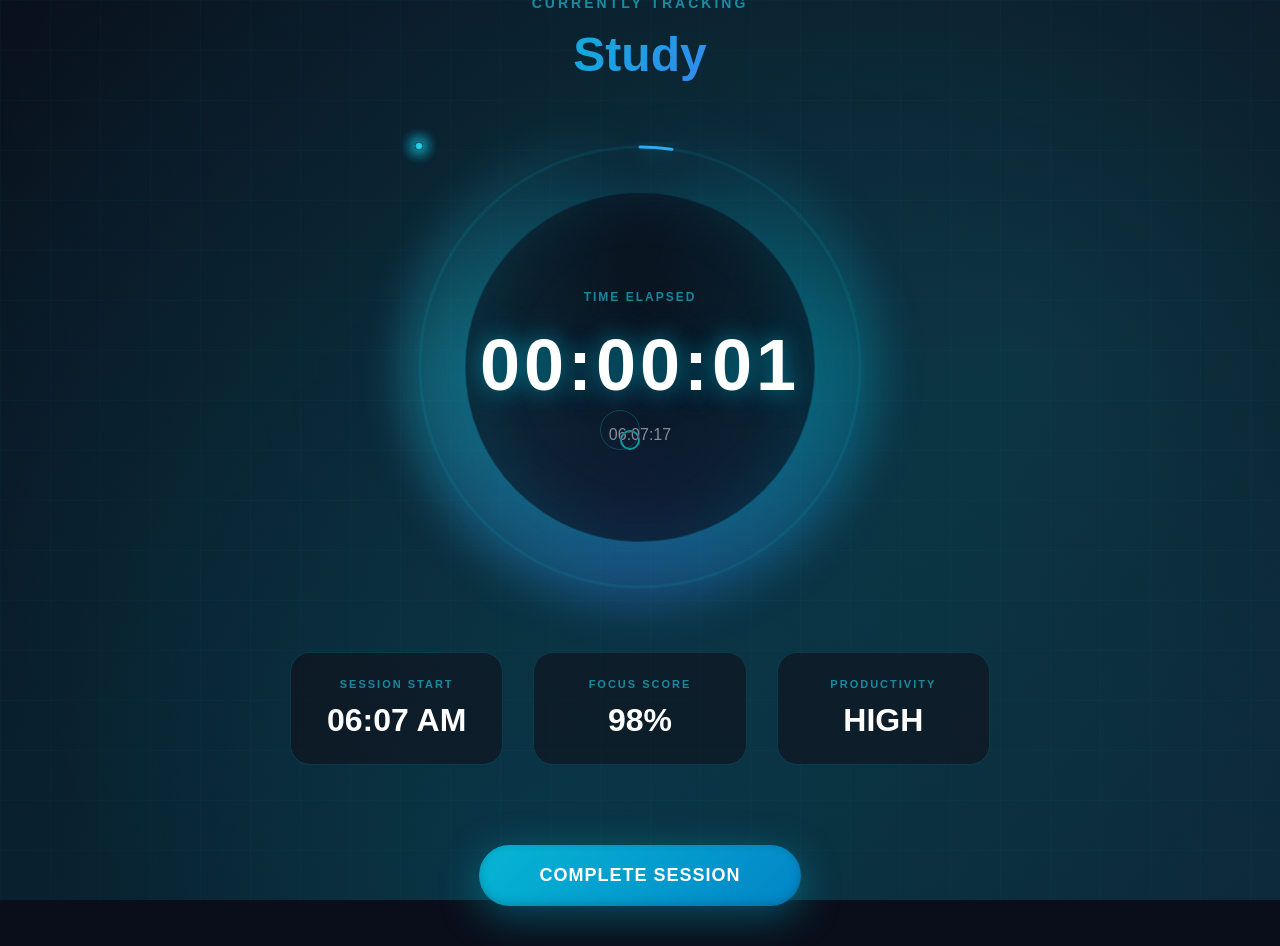
==== session-active.html @ 1fa3218d "feat: Add standalone session pages with cyan/turquoise color scheme Create three standalone HTML pag" ====
<!DOCTYPE html>
<html lang="en">
<head>
    <meta charset="UTF-8">
    <meta name="viewport" content="width=device-width, initial-scale=1.0">
    <title>Session Active - TRIO</title>
    <style>
        * {
            margin: 0;
            padding: 0;
            box-sizing: border-box;
        }

        body {
            font-family: 'Inter', -apple-system, BlinkMacSystemFont, 'Segoe UI', sans-serif;
            overflow: hidden;
            background: #0a0e1a;
            color: white;
            height: 100vh;
            display: flex;
            align-items: center;
            justify-content: center;
            cursor: none;
        }

        /* Custom Cursor */
        .cursor {
            width: 20px;
            height: 20px;
            border: 2px solid rgba(34, 211, 238, 0.8);
            border-radius: 50%;
            position: fixed;
            pointer-events: none;
            z-index: 9999;
            transition: transform 0.15s ease;
            mix-blend-mode: difference;
        }

        .cursor-follower {
            width: 40px;
            height: 40px;
            border: 1px solid rgba(34, 211, 238, 0.3);
            border-radius: 50%;
            position: fixed;
            pointer-events: none;
            z-index: 9998;
            transition: transform 0.3s ease;
            mix-blend-mode: difference;
        }

        /* Background */
        .bg-container {
            position: fixed;
            top: 0;
            left: 0;
            width: 100%;
            height: 100%;
            z-index: 0;
            overflow: hidden;
        }

        .bg-gradient {
            position: absolute;
            width: 200%;
            height: 200%;
            background:
                radial-gradient(circle at 20% 50%, rgba(6, 182, 212, 0.2) 0%, transparent 50%),
                radial-gradient(circle at 80% 80%, rgba(59, 130, 246, 0.2) 0%, transparent 50%),
                radial-gradient(circle at 40% 20%, rgba(34, 211, 238, 0.15) 0%, transparent 50%);
            animation: gradientShift 25s ease infinite;
        }

        @keyframes gradientShift {
            0%, 100% { transform: translate(0, 0) rotate(0deg); }
            33% { transform: translate(-5%, 5%) rotate(120deg); }
            66% { transform: translate(5%, -5%) rotate(240deg); }
        }

        /* Energy Grid */
        .energy-grid {
            position: absolute;
            width: 100%;
            height: 100%;
            background-image:
                linear-gradient(rgba(6, 182, 212, 0.03) 1px, transparent 1px),
                linear-gradient(90deg, rgba(6, 182, 212, 0.03) 1px, transparent 1px);
            background-size: 50px 50px;
            animation: gridFlow 20s linear infinite;
        }

        @keyframes gridFlow {
            0% { transform: translate(0, 0); }
            100% { transform: translate(50px, 50px); }
        }

        /* Main Container */
        .container {
            position: relative;
            z-index: 10;
            width: 100%;
            max-width: 900px;
            padding: 40px;
            display: flex;
            flex-direction: column;
            align-items: center;
            gap: 60px;
        }

        /* Activity Header */
        .activity-header {
            text-align: center;
            animation: slideDown 0.8s cubic-bezier(0.34, 1.56, 0.64, 1);
        }

        @keyframes slideDown {
            from {
                opacity: 0;
                transform: translateY(-50px);
            }
            to {
                opacity: 1;
                transform: translateY(0);
            }
        }

        .activity-label {
            font-size: 14px;
            font-weight: 600;
            letter-spacing: 3px;
            text-transform: uppercase;
            color: rgba(34, 211, 238, 0.6);
            margin-bottom: 16px;
        }

        .activity-name {
            font-size: 48px;
            font-weight: 800;
            background: linear-gradient(135deg, #06b6d4, #3b82f6, #22d3ee);
            -webkit-background-clip: text;
            -webkit-text-fill-color: transparent;
            background-clip: text;
            animation: shimmer 3s ease infinite;
            background-size: 200% 200%;
        }

        @keyframes shimmer {
            0%, 100% { background-position: 0% 50%; }
            50% { background-position: 100% 50%; }
        }

        /* Timer Circle Container */
        .timer-circle-container {
            position: relative;
            width: 450px;
            height: 450px;
            display: flex;
            align-items: center;
            justify-content: center;
            animation: scaleIn 1s cubic-bezier(0.34, 1.56, 0.64, 1) 0.3s both;
        }

        @keyframes scaleIn {
            from {
                opacity: 0;
                transform: scale(0.5) rotate(-180deg);
            }
            to {
                opacity: 1;
                transform: scale(1) rotate(0deg);
            }
        }

        /* Rotating Glow Ring */
        .glow-ring {
            position: absolute;
            width: 480px;
            height: 480px;
            border-radius: 50%;
            background: conic-gradient(
                from 0deg,
                transparent 0deg,
                rgba(6, 182, 212, 0.3) 90deg,
                rgba(59, 130, 246, 0.3) 180deg,
                rgba(34, 211, 238, 0.3) 270deg,
                transparent 360deg
            );
            animation: rotate 4s linear infinite;
            filter: blur(20px);
        }

        @keyframes rotate {
            from { transform: rotate(0deg); }
            to { transform: rotate(360deg); }
        }

        /* Progress Circle SVG */
        .progress-ring {
            position: absolute;
            width: 100%;
            height: 100%;
            transform: rotate(-90deg);
        }

        .progress-ring-bg {
            fill: none;
            stroke: rgba(6, 182, 212, 0.1);
            stroke-width: 3;
        }

        .progress-ring-circle {
            fill: none;
            stroke: url(#progressGradient);
            stroke-width: 3;
            stroke-linecap: round;
            stroke-dasharray: 1414;
            stroke-dashoffset: 1414;
            animation: progressPulse 2s ease-in-out infinite;
            filter: drop-shadow(0 0 10px rgba(6, 182, 212, 0.6));
        }

        @keyframes progressPulse {
            0%, 100% { filter: drop-shadow(0 0 10px rgba(6, 182, 212, 0.6)); }
            50% { filter: drop-shadow(0 0 20px rgba(6, 182, 212, 0.9)); }
        }

        /* Energy Particles orbiting the timer */
        .energy-particles {
            position: absolute;
            width: 100%;
            height: 100%;
            pointer-events: none;
        }

        .energy-particle {
            position: absolute;
            width: 8px;
            height: 8px;
            background: radial-gradient(circle, rgba(34, 211, 238, 1) 0%, transparent 70%);
            border-radius: 50%;
            box-shadow: 0 0 15px rgba(34, 211, 238, 0.8);
            animation: orbit 6s linear infinite;
        }

        .energy-particle:nth-child(1) { animation-delay: 0s; }
        .energy-particle:nth-child(2) { animation-delay: -1s; }
        .energy-particle:nth-child(3) { animation-delay: -2s; }
        .energy-particle:nth-child(4) { animation-delay: -3s; }
        .energy-particle:nth-child(5) { animation-delay: -4s; }
        .energy-particle:nth-child(6) { animation-delay: -5s; }

        @keyframes orbit {
            from {
                transform: rotate(0deg) translateX(240px) rotate(0deg);
                opacity: 0;
            }
            10% {
                opacity: 1;
            }
            90% {
                opacity: 1;
            }
            to {
                transform: rotate(360deg) translateX(240px) rotate(-360deg);
                opacity: 0;
            }
        }

        /* Center Timer Display */
        .timer-display {
            position: relative;
            z-index: 5;
            text-align: center;
            background: radial-gradient(circle, rgba(10, 14, 26, 0.9) 0%, rgba(10, 14, 26, 0.7) 100%);
            backdrop-filter: blur(20px);
            border-radius: 50%;
            width: 350px;
            height: 350px;
            display: flex;
            flex-direction: column;
            align-items: center;
            justify-content: center;
            border: 1px solid rgba(6, 182, 212, 0.2);
            box-shadow:
                inset 0 0 60px rgba(6, 182, 212, 0.1),
                0 10px 60px rgba(6, 182, 212, 0.2);
        }

        .time-elapsed-label {
            font-size: 12px;
            font-weight: 600;
            letter-spacing: 2px;
            text-transform: uppercase;
            color: rgba(34, 211, 238, 0.6);
            margin-bottom: 20px;
        }

        .time {
            font-size: 72px;
            font-weight: 800;
            font-variant-numeric: tabular-nums;
            color: #fff;
            letter-spacing: 4px;
            text-shadow:
                0 0 20px rgba(6, 182, 212, 0.5),
                0 0 40px rgba(6, 182, 212, 0.3);
            animation: timeGlow 2s ease-in-out infinite;
        }

        @keyframes timeGlow {
            0%, 100% {
                text-shadow:
                    0 0 20px rgba(6, 182, 212, 0.5),
                    0 0 40px rgba(6, 182, 212, 0.3);
            }
            50% {
                text-shadow:
                    0 0 30px rgba(6, 182, 212, 0.7),
                    0 0 60px rgba(6, 182, 212, 0.5);
            }
        }

        .current-time {
            font-size: 16px;
            font-weight: 500;
            color: rgba(255, 255, 255, 0.5);
            margin-top: 20px;
            font-variant-numeric: tabular-nums;
        }

        /* Stats Panel */
        .stats-panel {
            display: grid;
            grid-template-columns: repeat(3, 1fr);
            gap: 30px;
            width: 100%;
            max-width: 700px;
            animation: slideUp 0.8s cubic-bezier(0.34, 1.56, 0.64, 1) 0.6s both;
        }

        @keyframes slideUp {
            from {
                opacity: 0;
                transform: translateY(50px);
            }
            to {
                opacity: 1;
                transform: translateY(0);
            }
        }

        .stat-card {
            background: rgba(15, 15, 25, 0.6);
            backdrop-filter: blur(20px);
            border: 1px solid rgba(6, 182, 212, 0.2);
            border-radius: 20px;
            padding: 25px;
            text-align: center;
            transition: all 0.4s cubic-bezier(0.34, 1.56, 0.64, 1);
            position: relative;
            overflow: hidden;
        }

        .stat-card::before {
            content: '';
            position: absolute;
            top: 0;
            left: -100%;
            width: 100%;
            height: 100%;
            background: linear-gradient(90deg, transparent, rgba(6, 182, 212, 0.1), transparent);
            transition: left 0.6s ease;
        }

        .stat-card:hover {
            transform: translateY(-10px);
            border-color: rgba(6, 182, 212, 0.5);
            box-shadow: 0 20px 60px rgba(6, 182, 212, 0.3);
        }

        .stat-card:hover::before {
            left: 100%;
        }

        .stat-label {
            font-size: 11px;
            font-weight: 600;
            letter-spacing: 2px;
            text-transform: uppercase;
            color: rgba(34, 211, 238, 0.6);
            margin-bottom: 12px;
        }

        .stat-value {
            font-size: 32px;
            font-weight: 800;
            color: #fff;
            font-variant-numeric: tabular-nums;
        }

        /* Checkout Button */
        .checkout-button {
            margin-top: 20px;
            padding: 20px 60px;
            font-size: 18px;
            font-weight: 700;
            letter-spacing: 1px;
            text-transform: uppercase;
            color: white;
            background: linear-gradient(135deg, #06b6d4, #0284c7);
            border: none;
            border-radius: 50px;
            cursor: pointer;
            position: relative;
            overflow: hidden;
            transition: all 0.4s ease;
            box-shadow:
                0 10px 40px rgba(6, 182, 212, 0.4),
                inset 0 -2px 10px rgba(0, 0, 0, 0.2);
            animation: slideUp 0.8s cubic-bezier(0.34, 1.56, 0.64, 1) 0.9s both;
        }

        .checkout-button::before {
            content: '';
            position: absolute;
            top: 50%;
            left: 50%;
            width: 0;
            height: 0;
            border-radius: 50%;
            background: rgba(255, 255, 255, 0.2);
            transform: translate(-50%, -50%);
            transition: width 0.6s ease, height 0.6s ease;
        }

        .checkout-button:hover {
            transform: translateY(-5px) scale(1.05);
            box-shadow:
                0 20px 60px rgba(6, 182, 212, 0.6),
                inset 0 -2px 10px rgba(0, 0, 0, 0.2);
        }

        .checkout-button:hover::before {
            width: 300px;
            height: 300px;
        }

        .checkout-button:active {
            transform: translateY(-2px) scale(1.02);
        }

        .checkout-button span {
            position: relative;
            z-index: 1;
        }

        /* Responsive Design */
        @media (max-width: 768px) {
            .container {
                padding: 20px;
                gap: 40px;
            }

            .activity-name {
                font-size: 32px;
            }

            .timer-circle-container {
                width: 320px;
                height: 320px;
            }

            .glow-ring {
                width: 350px;
                height: 350px;
            }

            .timer-display {
                width: 250px;
                height: 250px;
            }

            .time {
                font-size: 48px;
            }

            .stats-panel {
                grid-template-columns: 1fr;
                gap: 20px;
            }

            .checkout-button {
                padding: 16px 40px;
                font-size: 16px;
            }
        }
    </style>
</head>
<body>
    <!-- Custom Cursor -->
    <div class="cursor"></div>
    <div class="cursor-follower"></div>

    <!-- Background -->
    <div class="bg-container">
        <div class="bg-gradient"></div>
        <div class="energy-grid"></div>
    </div>

    <!-- Main Container -->
    <div class="container">
        <!-- Activity Header -->
        <div class="activity-header">
            <div class="activity-label">Currently Tracking</div>
            <div class="activity-name" id="activityName">Study</div>
        </div>

        <!-- Timer Circle -->
        <div class="timer-circle-container">
            <!-- Rotating Glow -->
            <div class="glow-ring"></div>

            <!-- Progress Ring SVG -->
            <svg class="progress-ring" viewBox="0 0 450 450">
                <defs>
                    <linearGradient id="progressGradient" x1="0%" y1="0%" x2="100%" y2="100%">
                        <stop offset="0%" style="stop-color:#06b6d4;stop-opacity:1" />
                        <stop offset="50%" style="stop-color:#3b82f6;stop-opacity:1" />
                        <stop offset="100%" style="stop-color:#22d3ee;stop-opacity:1" />
                    </linearGradient>
                </defs>
                <circle class="progress-ring-bg" cx="225" cy="225" r="220"/>
                <circle class="progress-ring-circle" cx="225" cy="225" r="220" id="progressCircle"/>
            </svg>

            <!-- Energy Particles -->
            <div class="energy-particles">
                <div class="energy-particle"></div>
                <div class="energy-particle"></div>
                <div class="energy-particle"></div>
                <div class="energy-particle"></div>
                <div class="energy-particle"></div>
                <div class="energy-particle"></div>
            </div>

            <!-- Center Timer Display -->
            <div class="timer-display">
                <div class="time-elapsed-label">Time Elapsed</div>
                <div class="time" id="timerDisplay">00:00:00</div>
                <div class="current-time" id="currentTime">00:00:00</div>
            </div>
        </div>

        <!-- Stats Panel -->
        <div class="stats-panel">
            <div class="stat-card">
                <div class="stat-label">Session Start</div>
                <div class="stat-value" id="startTime">--:--</div>
            </div>
            <div class="stat-card">
                <div class="stat-label">Focus Score</div>
                <div class="stat-value" id="focusScore">98%</div>
            </div>
            <div class="stat-card">
                <div class="stat-label">Productivity</div>
                <div class="stat-value" id="productivity">HIGH</div>
            </div>
        </div>

        <!-- Checkout Button -->
        <button class="checkout-button" id="checkoutBtn">
            <span>Complete Session</span>
        </button>
    </div>

    <script>
        // Custom Cursor
        const cursor = document.querySelector('.cursor');
        const cursorFollower = document.querySelector('.cursor-follower');

        let cursorX = 0, cursorY = 0;
        let followerX = 0, followerY = 0;

        document.addEventListener('mousemove', (e) => {
            cursorX = e.clientX;
            cursorY = e.clientY;
        });

        function animateCursor() {
            cursor.style.transform = `translate(${cursorX - 10}px, ${cursorY - 10}px)`;

            followerX += (cursorX - followerX) * 0.1;
            followerY += (cursorY - followerY) * 0.1;
            cursorFollower.style.transform = `translate(${followerX - 20}px, ${followerY - 20}px)`;

            requestAnimationFrame(animateCursor);
        }
        animateCursor();

        // Hover effects for interactive elements
        const interactiveElements = document.querySelectorAll('button, .stat-card');
        interactiveElements.forEach(el => {
            el.addEventListener('mouseenter', () => {
                cursor.style.transform = `translate(${cursorX - 10}px, ${cursorY - 10}px) scale(1.5)`;
            });
            el.addEventListener('mouseleave', () => {
                cursor.style.transform = `translate(${cursorX - 10}px, ${cursorY - 10}px) scale(1)`;
            });
        });

        // Timer Logic
        let startTime = Date.now();
        let elapsedSeconds = 0;
        const timerDisplay = document.getElementById('timerDisplay');
        const currentTimeDisplay = document.getElementById('currentTime');
        const startTimeDisplay = document.getElementById('startTime');
        const progressCircle = document.getElementById('progressCircle');
        const activityNameElement = document.getElementById('activityName');

        // Load session data from localStorage
        const sessionData = JSON.parse(localStorage.getItem('trioSession') || '{}');
        if (sessionData.activity) {
            activityNameElement.textContent = sessionData.activity;
        }
        if (sessionData.startTime) {
            startTime = new Date(sessionData.startTime).getTime();
            const startDate = new Date(sessionData.startTime);
            startTimeDisplay.textContent = startDate.toLocaleTimeString('en-US', {
                hour: '2-digit',
                minute: '2-digit',
                hour12: true
            });
        } else {
            // Initialize session if not exists
            const now = new Date();
            startTimeDisplay.textContent = now.toLocaleTimeString('en-US', {
                hour: '2-digit',
                minute: '2-digit',
                hour12: true
            });
            localStorage.setItem('trioSession', JSON.stringify({
                activity: activityNameElement.textContent,
                startTime: now.toISOString(),
                userName: sessionData.userName || 'User'
            }));
        }

        function updateTimer() {
            // Calculate elapsed time
            elapsedSeconds = Math.floor((Date.now() - startTime) / 1000);

            const hours = Math.floor(elapsedSeconds / 3600);
            const minutes = Math.floor((elapsedSeconds % 3600) / 60);
            const seconds = elapsedSeconds % 60;

            timerDisplay.textContent =
                `${String(hours).padStart(2, '0')}:${String(minutes).padStart(2, '0')}:${String(seconds).padStart(2, '0')}`;

            // Update current time
            const now = new Date();
            currentTimeDisplay.textContent = now.toLocaleTimeString('en-US', {
                hour: '2-digit',
                minute: '2-digit',
                second: '2-digit',
                hour12: false
            });

            // Update progress circle (animate based on time, e.g., complete circle every hour)
            const maxSeconds = 3600; // 1 hour
            const progress = (elapsedSeconds % maxSeconds) / maxSeconds;
            const circumference = 2 * Math.PI * 220;
            const offset = circumference - (progress * circumference);
            progressCircle.style.strokeDashoffset = offset;
        }

        // Update timer every second
        setInterval(updateTimer, 1000);
        updateTimer(); // Initial update

        // Simulate focus score updating
        const focusScoreElement = document.getElementById('focusScore');
        setInterval(() => {
            const score = 95 + Math.floor(Math.random() * 5);
            focusScoreElement.textContent = `${score}%`;
        }, 5000);

        // Checkout button
        document.getElementById('checkoutBtn').addEventListener('click', () => {
            // Save session data
            const session = JSON.parse(localStorage.getItem('trioSession') || '{}');
            session.endTime = new Date().toISOString();
            session.duration = elapsedSeconds;
            localStorage.setItem('trioSession', JSON.stringify(session));

            // Redirect to completion page
            window.location.href = 'session-complete.html';
        });
    </script>
</body>
</html>
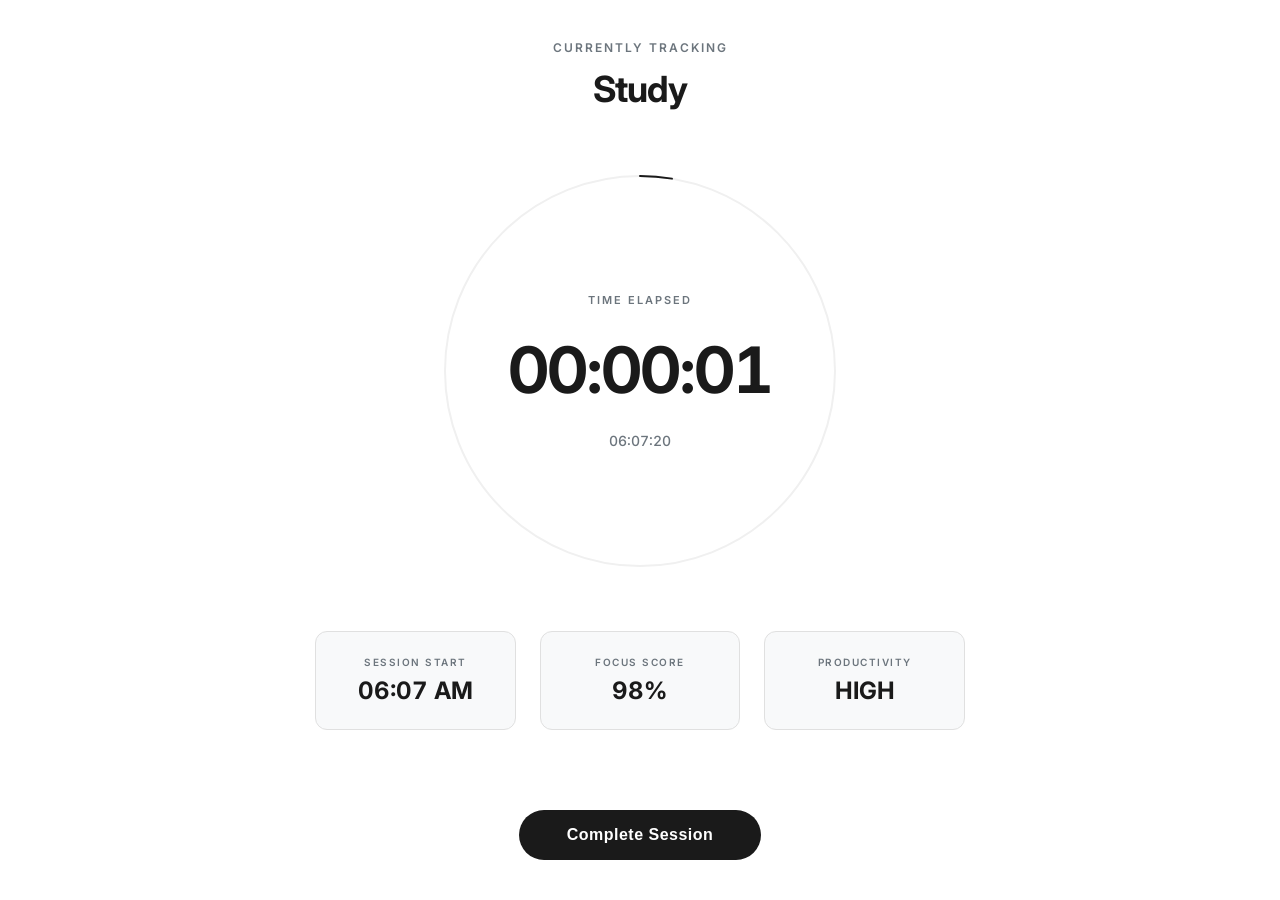
==== commit 455fed2e: "fix: Convert to clean white elegant design and fix navigation BREAKING CHANGES: - Complete redesign " ====
--- a/session-active.html
+++ b/session-active.html
@@ -5,6 +5,8 @@
     <meta name="viewport" content="width=device-width, initial-scale=1.0">
     <title>Session Active - TRIO</title>
     <style>
+        @import url('https://fonts.googleapis.com/css2?family=Inter:wght@300;400;500;600;700&display=swap');
+
         * {
             margin: 0;
             padding: 0;
@@ -14,91 +16,18 @@
         body {
             font-family: 'Inter', -apple-system, BlinkMacSystemFont, 'Segoe UI', sans-serif;
             overflow: hidden;
-            background: #0a0e1a;
-            color: white;
+            background: #ffffff;
+            color: #1a1a1a;
             height: 100vh;
             display: flex;
             align-items: center;
             justify-content: center;
-            cursor: none;
-        }
-
-        /* Custom Cursor */
-        .cursor {
-            width: 20px;
-            height: 20px;
-            border: 2px solid rgba(34, 211, 238, 0.8);
-            border-radius: 50%;
-            position: fixed;
-            pointer-events: none;
-            z-index: 9999;
-            transition: transform 0.15s ease;
-            mix-blend-mode: difference;
-        }
-
-        .cursor-follower {
-            width: 40px;
-            height: 40px;
-            border: 1px solid rgba(34, 211, 238, 0.3);
-            border-radius: 50%;
-            position: fixed;
-            pointer-events: none;
-            z-index: 9998;
-            transition: transform 0.3s ease;
-            mix-blend-mode: difference;
-        }
-
-        /* Background */
-        .bg-container {
-            position: fixed;
-            top: 0;
-            left: 0;
-            width: 100%;
-            height: 100%;
-            z-index: 0;
-            overflow: hidden;
-        }
-
-        .bg-gradient {
-            position: absolute;
-            width: 200%;
-            height: 200%;
-            background:
-                radial-gradient(circle at 20% 50%, rgba(6, 182, 212, 0.2) 0%, transparent 50%),
-                radial-gradient(circle at 80% 80%, rgba(59, 130, 246, 0.2) 0%, transparent 50%),
-                radial-gradient(circle at 40% 20%, rgba(34, 211, 238, 0.15) 0%, transparent 50%);
-            animation: gradientShift 25s ease infinite;
-        }
-
-        @keyframes gradientShift {
-            0%, 100% { transform: translate(0, 0) rotate(0deg); }
-            33% { transform: translate(-5%, 5%) rotate(120deg); }
-            66% { transform: translate(5%, -5%) rotate(240deg); }
-        }
-
-        /* Energy Grid */
-        .energy-grid {
-            position: absolute;
-            width: 100%;
-            height: 100%;
-            background-image:
-                linear-gradient(rgba(6, 182, 212, 0.03) 1px, transparent 1px),
-                linear-gradient(90deg, rgba(6, 182, 212, 0.03) 1px, transparent 1px);
-            background-size: 50px 50px;
-            animation: gridFlow 20s linear infinite;
-        }
-
-        @keyframes gridFlow {
-            0% { transform: translate(0, 0); }
-            100% { transform: translate(50px, 50px); }
-        }
-
-        /* Main Container */
+        }
+
         .container {
             position: relative;
-            z-index: 10;
             width: 100%;
-            max-width: 900px;
+            max-width: 800px;
             padding: 40px;
             display: flex;
             flex-direction: column;
@@ -109,88 +38,44 @@
         /* Activity Header */
         .activity-header {
             text-align: center;
-            animation: slideDown 0.8s cubic-bezier(0.34, 1.56, 0.64, 1);
-        }
-
-        @keyframes slideDown {
-            from {
-                opacity: 0;
-                transform: translateY(-50px);
-            }
-            to {
-                opacity: 1;
-                transform: translateY(0);
-            }
+            animation: fadeIn 0.6s ease;
+        }
+
+        @keyframes fadeIn {
+            from { opacity: 0; transform: translateY(-20px); }
+            to { opacity: 1; transform: translateY(0); }
         }
 
         .activity-label {
-            font-size: 14px;
+            font-size: 12px;
             font-weight: 600;
-            letter-spacing: 3px;
+            letter-spacing: 2px;
             text-transform: uppercase;
-            color: rgba(34, 211, 238, 0.6);
-            margin-bottom: 16px;
+            color: #6c757d;
+            margin-bottom: 12px;
         }
 
         .activity-name {
-            font-size: 48px;
-            font-weight: 800;
-            background: linear-gradient(135deg, #06b6d4, #3b82f6, #22d3ee);
-            -webkit-background-clip: text;
-            -webkit-text-fill-color: transparent;
-            background-clip: text;
-            animation: shimmer 3s ease infinite;
-            background-size: 200% 200%;
-        }
-
-        @keyframes shimmer {
-            0%, 100% { background-position: 0% 50%; }
-            50% { background-position: 100% 50%; }
+            font-size: 36px;
+            font-weight: 700;
+            color: #1a1a1a;
+            letter-spacing: -1px;
         }
 
         /* Timer Circle Container */
         .timer-circle-container {
             position: relative;
-            width: 450px;
-            height: 450px;
+            width: 400px;
+            height: 400px;
             display: flex;
             align-items: center;
             justify-content: center;
-            animation: scaleIn 1s cubic-bezier(0.34, 1.56, 0.64, 1) 0.3s both;
+            animation: scaleIn 0.8s ease;
         }
 
         @keyframes scaleIn {
-            from {
-                opacity: 0;
-                transform: scale(0.5) rotate(-180deg);
-            }
-            to {
-                opacity: 1;
-                transform: scale(1) rotate(0deg);
-            }
-        }
-
-        /* Rotating Glow Ring */
-        .glow-ring {
-            position: absolute;
-            width: 480px;
-            height: 480px;
-            border-radius: 50%;
-            background: conic-gradient(
-                from 0deg,
-                transparent 0deg,
-                rgba(6, 182, 212, 0.3) 90deg,
-                rgba(59, 130, 246, 0.3) 180deg,
-                rgba(34, 211, 238, 0.3) 270deg,
-                transparent 360deg
-            );
-            animation: rotate 4s linear infinite;
-            filter: blur(20px);
-        }
-
-        @keyframes rotate {
-            from { transform: rotate(0deg); }
-            to { transform: rotate(360deg); }
+            from { opacity: 0; transform: scale(0.9); }
+            to { opacity: 1; transform: scale(1); }
         }
 
         /* Progress Circle SVG */
@@ -203,66 +88,18 @@
 
         .progress-ring-bg {
             fill: none;
-            stroke: rgba(6, 182, 212, 0.1);
-            stroke-width: 3;
+            stroke: #f0f0f0;
+            stroke-width: 2;
         }
 
         .progress-ring-circle {
             fill: none;
-            stroke: url(#progressGradient);
-            stroke-width: 3;
+            stroke: #1a1a1a;
+            stroke-width: 2;
             stroke-linecap: round;
-            stroke-dasharray: 1414;
-            stroke-dashoffset: 1414;
-            animation: progressPulse 2s ease-in-out infinite;
-            filter: drop-shadow(0 0 10px rgba(6, 182, 212, 0.6));
-        }
-
-        @keyframes progressPulse {
-            0%, 100% { filter: drop-shadow(0 0 10px rgba(6, 182, 212, 0.6)); }
-            50% { filter: drop-shadow(0 0 20px rgba(6, 182, 212, 0.9)); }
-        }
-
-        /* Energy Particles orbiting the timer */
-        .energy-particles {
-            position: absolute;
-            width: 100%;
-            height: 100%;
-            pointer-events: none;
-        }
-
-        .energy-particle {
-            position: absolute;
-            width: 8px;
-            height: 8px;
-            background: radial-gradient(circle, rgba(34, 211, 238, 1) 0%, transparent 70%);
-            border-radius: 50%;
-            box-shadow: 0 0 15px rgba(34, 211, 238, 0.8);
-            animation: orbit 6s linear infinite;
-        }
-
-        .energy-particle:nth-child(1) { animation-delay: 0s; }
-        .energy-particle:nth-child(2) { animation-delay: -1s; }
-        .energy-particle:nth-child(3) { animation-delay: -2s; }
-        .energy-particle:nth-child(4) { animation-delay: -3s; }
-        .energy-particle:nth-child(5) { animation-delay: -4s; }
-        .energy-particle:nth-child(6) { animation-delay: -5s; }
-
-        @keyframes orbit {
-            from {
-                transform: rotate(0deg) translateX(240px) rotate(0deg);
-                opacity: 0;
-            }
-            10% {
-                opacity: 1;
-            }
-            90% {
-                opacity: 1;
-            }
-            to {
-                transform: rotate(360deg) translateX(240px) rotate(-360deg);
-                opacity: 0;
-            }
+            stroke-dasharray: 1257;
+            stroke-dashoffset: 1257;
+            transition: stroke-dashoffset 1s linear;
         }
 
         /* Center Timer Display */
@@ -270,60 +107,33 @@
             position: relative;
             z-index: 5;
             text-align: center;
-            background: radial-gradient(circle, rgba(10, 14, 26, 0.9) 0%, rgba(10, 14, 26, 0.7) 100%);
-            backdrop-filter: blur(20px);
-            border-radius: 50%;
-            width: 350px;
-            height: 350px;
             display: flex;
             flex-direction: column;
             align-items: center;
             justify-content: center;
-            border: 1px solid rgba(6, 182, 212, 0.2);
-            box-shadow:
-                inset 0 0 60px rgba(6, 182, 212, 0.1),
-                0 10px 60px rgba(6, 182, 212, 0.2);
+            gap: 24px;
         }
 
         .time-elapsed-label {
-            font-size: 12px;
+            font-size: 11px;
             font-weight: 600;
             letter-spacing: 2px;
             text-transform: uppercase;
-            color: rgba(34, 211, 238, 0.6);
-            margin-bottom: 20px;
+            color: #6c757d;
         }
 
         .time {
-            font-size: 72px;
-            font-weight: 800;
+            font-size: 64px;
+            font-weight: 700;
             font-variant-numeric: tabular-nums;
-            color: #fff;
-            letter-spacing: 4px;
-            text-shadow:
-                0 0 20px rgba(6, 182, 212, 0.5),
-                0 0 40px rgba(6, 182, 212, 0.3);
-            animation: timeGlow 2s ease-in-out infinite;
-        }
-
-        @keyframes timeGlow {
-            0%, 100% {
-                text-shadow:
-                    0 0 20px rgba(6, 182, 212, 0.5),
-                    0 0 40px rgba(6, 182, 212, 0.3);
-            }
-            50% {
-                text-shadow:
-                    0 0 30px rgba(6, 182, 212, 0.7),
-                    0 0 60px rgba(6, 182, 212, 0.5);
-            }
+            color: #1a1a1a;
+            letter-spacing: -2px;
         }
 
         .current-time {
-            font-size: 16px;
+            font-size: 14px;
             font-weight: 500;
-            color: rgba(255, 255, 255, 0.5);
-            margin-top: 20px;
+            color: #6c757d;
             font-variant-numeric: tabular-nums;
         }
 
@@ -331,126 +141,66 @@
         .stats-panel {
             display: grid;
             grid-template-columns: repeat(3, 1fr);
-            gap: 30px;
+            gap: 24px;
             width: 100%;
-            max-width: 700px;
-            animation: slideUp 0.8s cubic-bezier(0.34, 1.56, 0.64, 1) 0.6s both;
-        }
-
-        @keyframes slideUp {
-            from {
-                opacity: 0;
-                transform: translateY(50px);
-            }
-            to {
-                opacity: 1;
-                transform: translateY(0);
-            }
+            max-width: 650px;
+            animation: fadeIn 0.8s ease 0.3s both;
         }
 
         .stat-card {
-            background: rgba(15, 15, 25, 0.6);
-            backdrop-filter: blur(20px);
-            border: 1px solid rgba(6, 182, 212, 0.2);
-            border-radius: 20px;
-            padding: 25px;
+            background: #f8f9fa;
+            border: 1px solid #e0e0e0;
+            border-radius: 12px;
+            padding: 24px;
             text-align: center;
-            transition: all 0.4s cubic-bezier(0.34, 1.56, 0.64, 1);
-            position: relative;
-            overflow: hidden;
-        }
-
-        .stat-card::before {
-            content: '';
-            position: absolute;
-            top: 0;
-            left: -100%;
-            width: 100%;
-            height: 100%;
-            background: linear-gradient(90deg, transparent, rgba(6, 182, 212, 0.1), transparent);
-            transition: left 0.6s ease;
+            transition: all 0.3s ease;
         }
 
         .stat-card:hover {
-            transform: translateY(-10px);
-            border-color: rgba(6, 182, 212, 0.5);
-            box-shadow: 0 20px 60px rgba(6, 182, 212, 0.3);
-        }
-
-        .stat-card:hover::before {
-            left: 100%;
+            transform: translateY(-4px);
+            border-color: #1a1a1a;
+            box-shadow: 0 8px 24px rgba(0, 0, 0, 0.08);
         }
 
         .stat-label {
-            font-size: 11px;
+            font-size: 10px;
             font-weight: 600;
-            letter-spacing: 2px;
+            letter-spacing: 1.5px;
             text-transform: uppercase;
-            color: rgba(34, 211, 238, 0.6);
-            margin-bottom: 12px;
+            color: #6c757d;
+            margin-bottom: 8px;
         }
 
         .stat-value {
-            font-size: 32px;
-            font-weight: 800;
-            color: #fff;
+            font-size: 24px;
+            font-weight: 700;
+            color: #1a1a1a;
             font-variant-numeric: tabular-nums;
         }
 
         /* Checkout Button */
         .checkout-button {
             margin-top: 20px;
-            padding: 20px 60px;
-            font-size: 18px;
-            font-weight: 700;
-            letter-spacing: 1px;
-            text-transform: uppercase;
-            color: white;
-            background: linear-gradient(135deg, #06b6d4, #0284c7);
+            padding: 16px 48px;
+            font-size: 16px;
+            font-weight: 600;
+            letter-spacing: 0.5px;
+            color: #ffffff;
+            background: #1a1a1a;
             border: none;
             border-radius: 50px;
             cursor: pointer;
-            position: relative;
-            overflow: hidden;
-            transition: all 0.4s ease;
-            box-shadow:
-                0 10px 40px rgba(6, 182, 212, 0.4),
-                inset 0 -2px 10px rgba(0, 0, 0, 0.2);
-            animation: slideUp 0.8s cubic-bezier(0.34, 1.56, 0.64, 1) 0.9s both;
-        }
-
-        .checkout-button::before {
-            content: '';
-            position: absolute;
-            top: 50%;
-            left: 50%;
-            width: 0;
-            height: 0;
-            border-radius: 50%;
-            background: rgba(255, 255, 255, 0.2);
-            transform: translate(-50%, -50%);
-            transition: width 0.6s ease, height 0.6s ease;
+            transition: all 0.3s ease;
+            animation: fadeIn 0.8s ease 0.5s both;
         }
 
         .checkout-button:hover {
-            transform: translateY(-5px) scale(1.05);
-            box-shadow:
-                0 20px 60px rgba(6, 182, 212, 0.6),
-                inset 0 -2px 10px rgba(0, 0, 0, 0.2);
-        }
-
-        .checkout-button:hover::before {
-            width: 300px;
-            height: 300px;
+            transform: translateY(-2px);
+            box-shadow: 0 8px 24px rgba(0, 0, 0, 0.15);
         }
 
         .checkout-button:active {
-            transform: translateY(-2px) scale(1.02);
-        }
-
-        .checkout-button span {
-            position: relative;
-            z-index: 1;
+            transform: translateY(0);
         }
 
         /* Responsive Design */
@@ -461,22 +211,12 @@
             }
 
             .activity-name {
-                font-size: 32px;
+                font-size: 28px;
             }
 
             .timer-circle-container {
-                width: 320px;
-                height: 320px;
-            }
-
-            .glow-ring {
-                width: 350px;
-                height: 350px;
-            }
-
-            .timer-display {
-                width: 250px;
-                height: 250px;
+                width: 300px;
+                height: 300px;
             }
 
             .time {
@@ -485,28 +225,17 @@
 
             .stats-panel {
                 grid-template-columns: 1fr;
-                gap: 20px;
+                gap: 16px;
             }
 
             .checkout-button {
-                padding: 16px 40px;
-                font-size: 16px;
+                padding: 14px 40px;
+                font-size: 14px;
             }
         }
     </style>
 </head>
 <body>
-    <!-- Custom Cursor -->
-    <div class="cursor"></div>
-    <div class="cursor-follower"></div>
-
-    <!-- Background -->
-    <div class="bg-container">
-        <div class="bg-gradient"></div>
-        <div class="energy-grid"></div>
-    </div>
-
-    <!-- Main Container -->
     <div class="container">
         <!-- Activity Header -->
         <div class="activity-header">
@@ -516,31 +245,11 @@
 
         <!-- Timer Circle -->
         <div class="timer-circle-container">
-            <!-- Rotating Glow -->
-            <div class="glow-ring"></div>
-
             <!-- Progress Ring SVG -->
-            <svg class="progress-ring" viewBox="0 0 450 450">
-                <defs>
-                    <linearGradient id="progressGradient" x1="0%" y1="0%" x2="100%" y2="100%">
-                        <stop offset="0%" style="stop-color:#06b6d4;stop-opacity:1" />
-                        <stop offset="50%" style="stop-color:#3b82f6;stop-opacity:1" />
-                        <stop offset="100%" style="stop-color:#22d3ee;stop-opacity:1" />
-                    </linearGradient>
-                </defs>
-                <circle class="progress-ring-bg" cx="225" cy="225" r="220"/>
-                <circle class="progress-ring-circle" cx="225" cy="225" r="220" id="progressCircle"/>
+            <svg class="progress-ring" viewBox="0 0 400 400">
+                <circle class="progress-ring-bg" cx="200" cy="200" r="195"/>
+                <circle class="progress-ring-circle" cx="200" cy="200" r="195" id="progressCircle"/>
             </svg>
-
-            <!-- Energy Particles -->
-            <div class="energy-particles">
-                <div class="energy-particle"></div>
-                <div class="energy-particle"></div>
-                <div class="energy-particle"></div>
-                <div class="energy-particle"></div>
-                <div class="energy-particle"></div>
-                <div class="energy-particle"></div>
-            </div>
 
             <!-- Center Timer Display -->
             <div class="timer-display">
@@ -573,40 +282,6 @@
     </div>
 
     <script>
-        // Custom Cursor
-        const cursor = document.querySelector('.cursor');
-        const cursorFollower = document.querySelector('.cursor-follower');
-
-        let cursorX = 0, cursorY = 0;
-        let followerX = 0, followerY = 0;
-
-        document.addEventListener('mousemove', (e) => {
-            cursorX = e.clientX;
-            cursorY = e.clientY;
-        });
-
-        function animateCursor() {
-            cursor.style.transform = `translate(${cursorX - 10}px, ${cursorY - 10}px)`;
-
-            followerX += (cursorX - followerX) * 0.1;
-            followerY += (cursorY - followerY) * 0.1;
-            cursorFollower.style.transform = `translate(${followerX - 20}px, ${followerY - 20}px)`;
-
-            requestAnimationFrame(animateCursor);
-        }
-        animateCursor();
-
-        // Hover effects for interactive elements
-        const interactiveElements = document.querySelectorAll('button, .stat-card');
-        interactiveElements.forEach(el => {
-            el.addEventListener('mouseenter', () => {
-                cursor.style.transform = `translate(${cursorX - 10}px, ${cursorY - 10}px) scale(1.5)`;
-            });
-            el.addEventListener('mouseleave', () => {
-                cursor.style.transform = `translate(${cursorX - 10}px, ${cursorY - 10}px) scale(1)`;
-            });
-        });
-
         // Timer Logic
         let startTime = Date.now();
         let elapsedSeconds = 0;
@@ -664,10 +339,10 @@
                 hour12: false
             });
 
-            // Update progress circle (animate based on time, e.g., complete circle every hour)
+            // Update progress circle (complete circle every hour)
             const maxSeconds = 3600; // 1 hour
             const progress = (elapsedSeconds % maxSeconds) / maxSeconds;
-            const circumference = 2 * Math.PI * 220;
+            const circumference = 2 * Math.PI * 195;
             const offset = circumference - (progress * circumference);
             progressCircle.style.strokeDashoffset = offset;
         }
@@ -691,8 +366,8 @@
             session.duration = elapsedSeconds;
             localStorage.setItem('trioSession', JSON.stringify(session));
 
-            // Redirect to completion page
-            window.location.href = 'session-complete.html';
+            // Redirect to index.html (restart flow)
+            window.location.href = 'index.html';
         });
     </script>
 </body>
